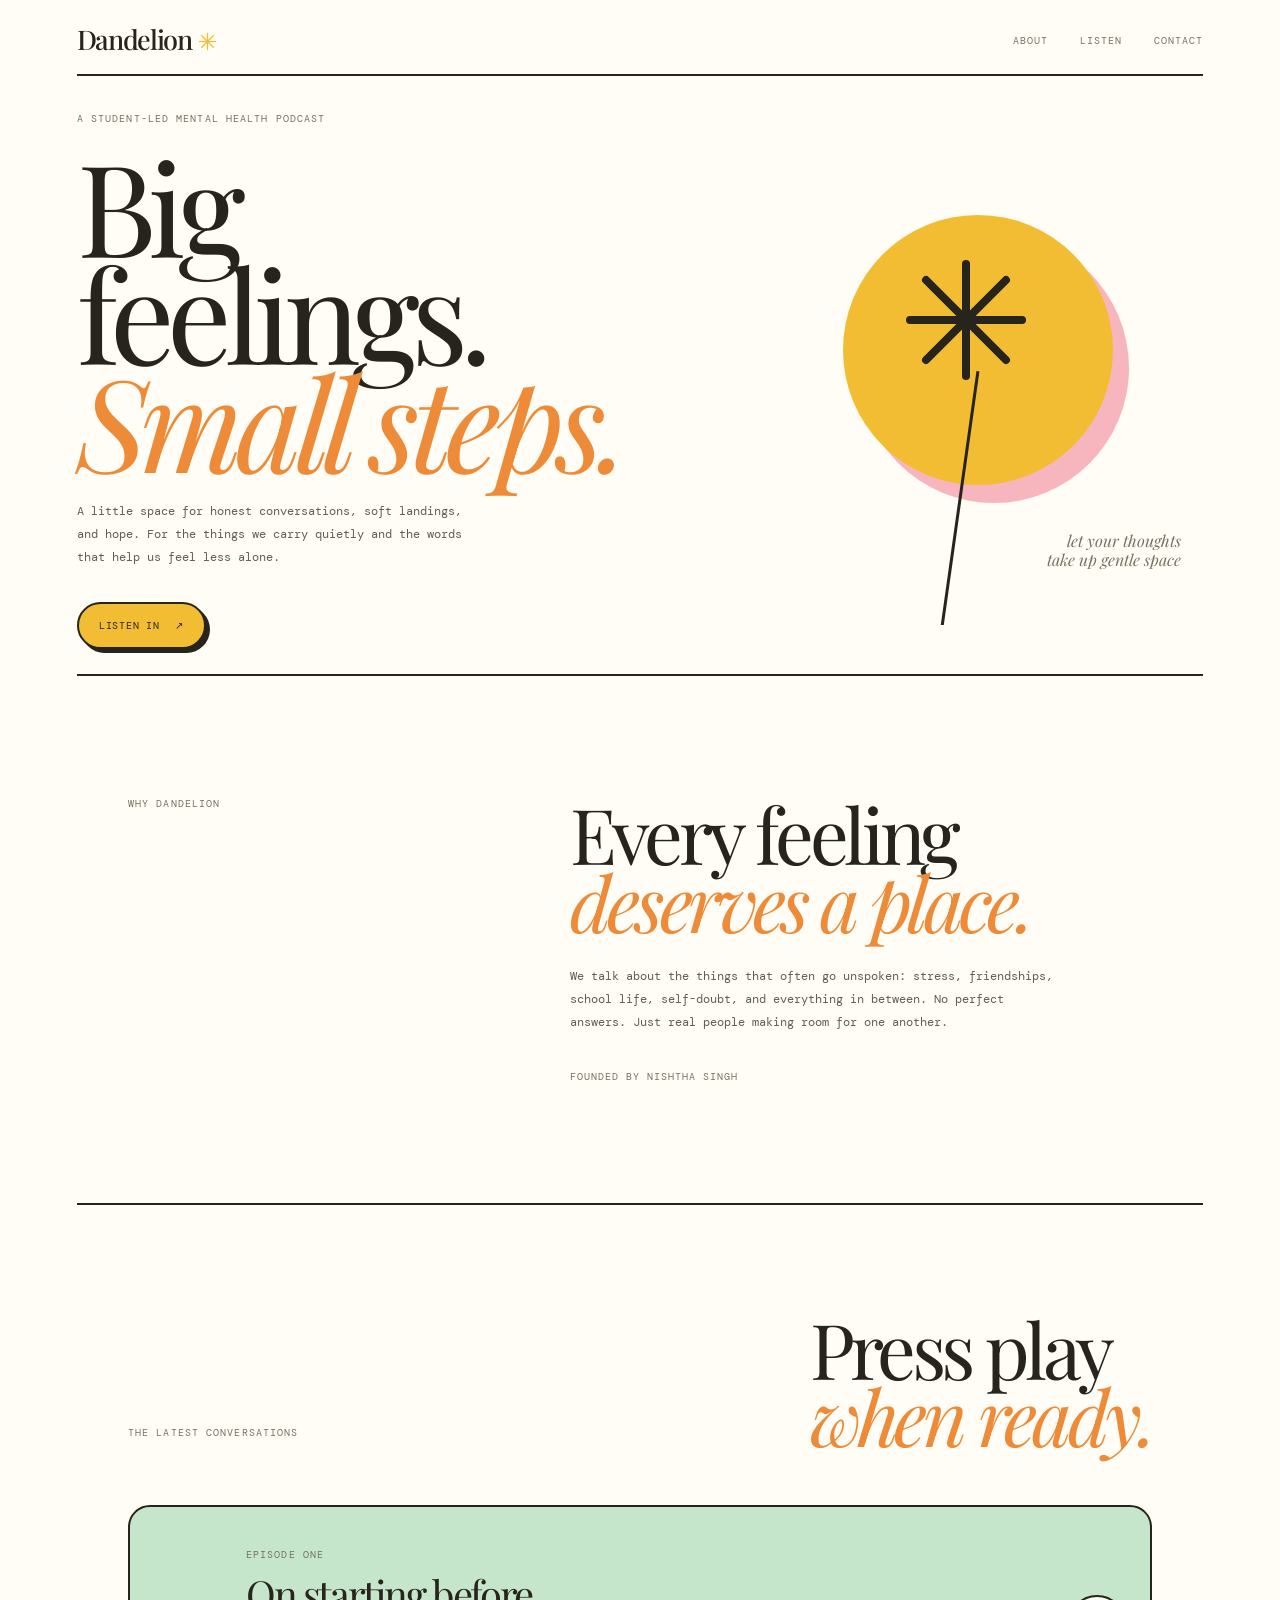
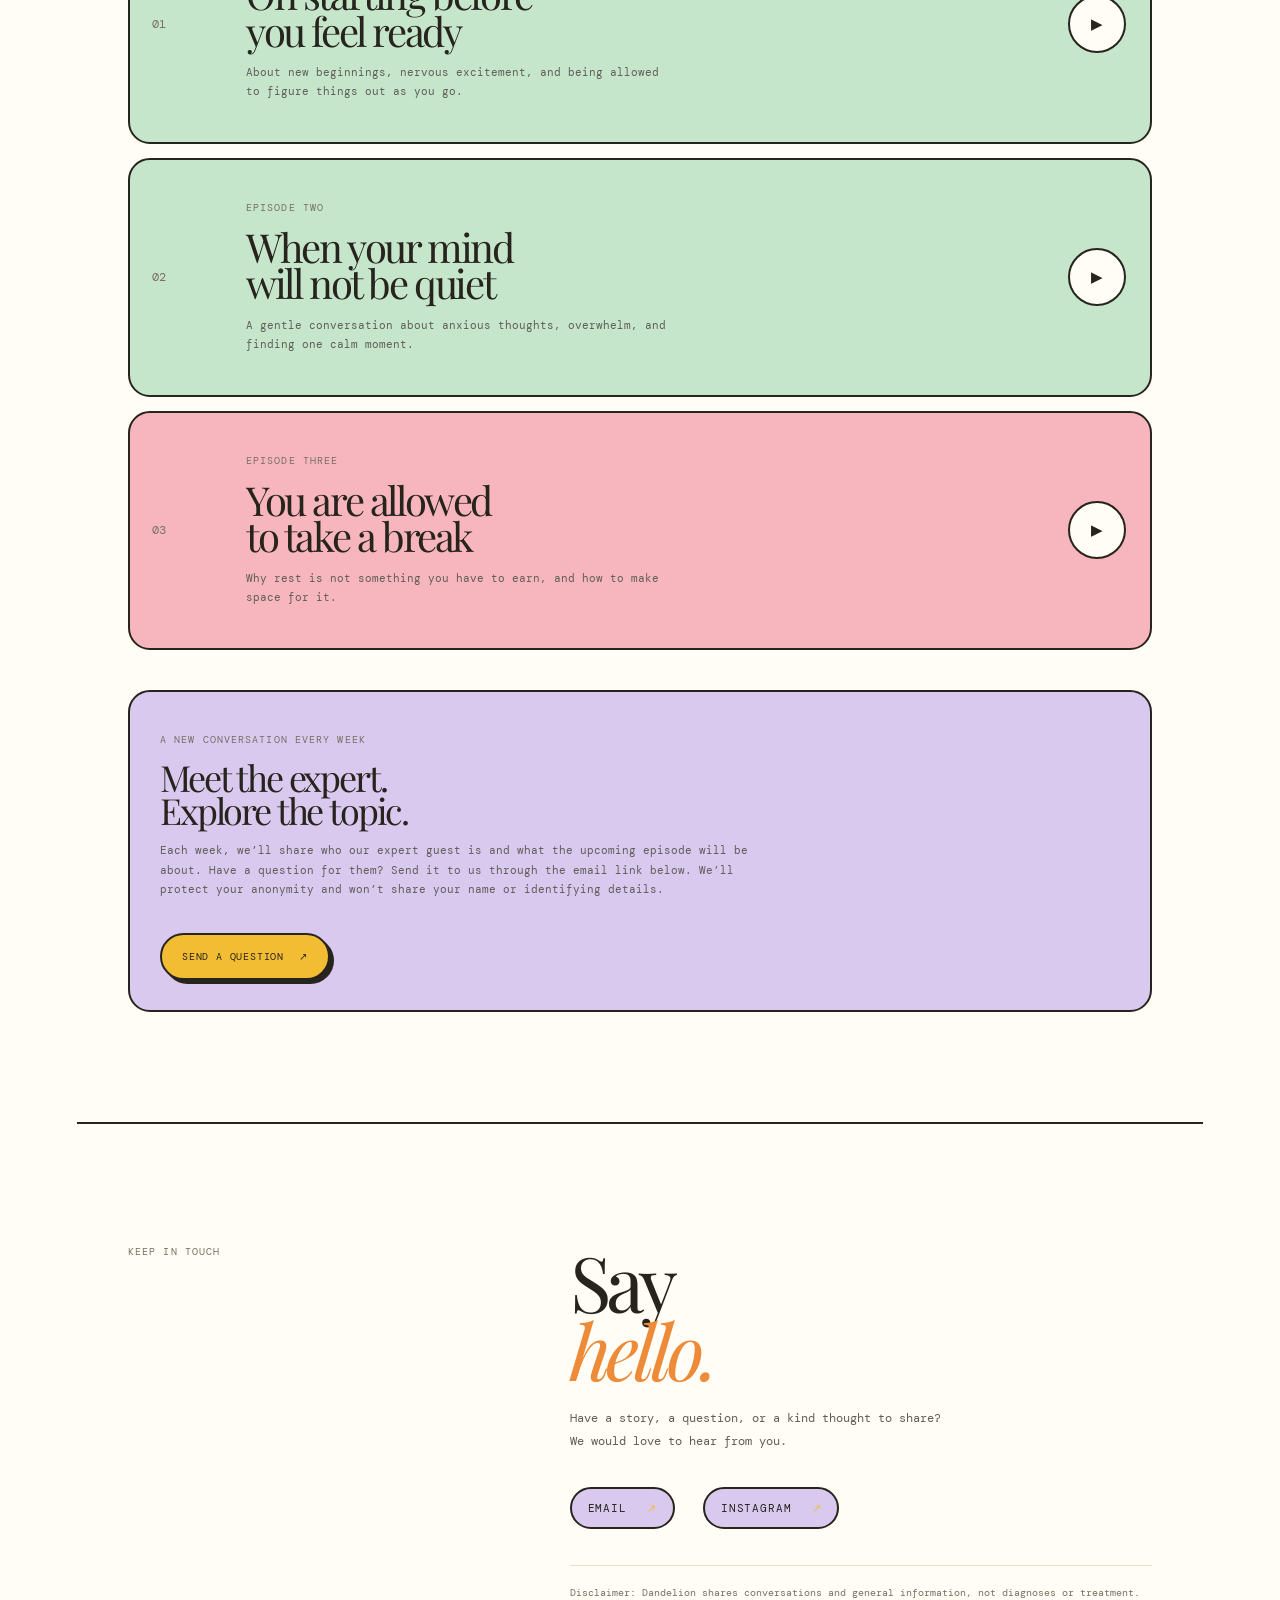
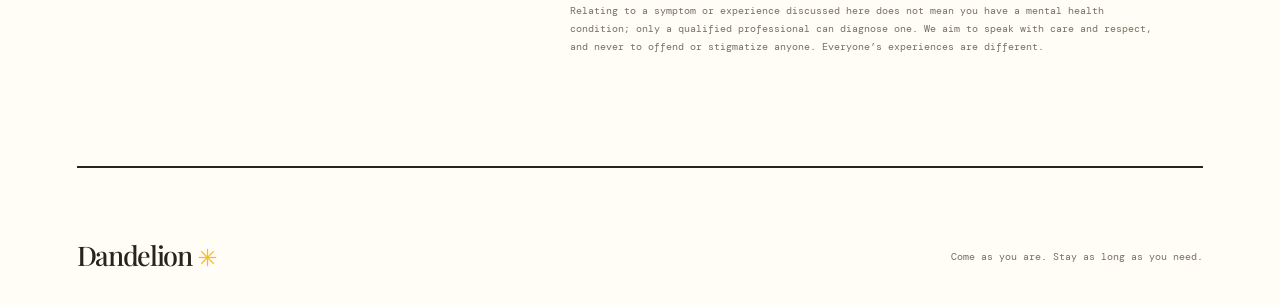
==== index.html @ 1d143a96 "Create initial index.html for Dandelion Podcast This HTML file sets up the structure for the Dandeli" ====
<!DOCTYPE html>
<html lang="en">
<head>
  <meta charset="UTF-8">
  <meta name="viewport" content="width=device-width, initial-scale=1.0">
  <title>Dandelion Podcast</title>
  <link rel="icon" type="image/svg+xml" href="./favicon.svg?v=2">
  <link rel="shortcut icon" type="image/svg+xml" href="./favicon.svg?v=2">
  <link rel="stylesheet" href="styles.css">
</head>
<body>
  <main class="container">
    <header class="site-header">
      <a class="logo" href="#top">Dandelion<img class="logo-flower" src="logo-flower.svg" alt=""></a>
      <nav aria-label="Main navigation"><a href="#about">About</a><a href="#listen">Listen</a><a href="#contact">Contact</a></nav>
    </header>

    <section class="hero" id="top">
      <div class="hero-copy">
        <p class="kicker">A student-led mental health podcast</p>
        <h1>Big feelings.<br><em>Small steps.</em></h1>
        <p class="intro">A little space for honest conversations, soft landings, and hope. For the things we carry quietly and the words that help us feel less alone.</p>
        <a class="button" href="#listen">Listen in <span>↗</span></a>
      </div>
      <div class="flower" aria-label="A dandelion illustration">
        <div class="sun"></div><img class="head" src="starburst.svg" alt=""><div class="stem"></div>
        <p>let your thoughts<br>take up gentle space</p>
      </div>
    </section>

    <section class="about" id="about">
      <p class="kicker">Why Dandelion</p>
      <div><h2>Every feeling<br><em>deserves a place.</em></h2>
        <p>We talk about the things that often go unspoken: stress, friendships, school life, self-doubt, and everything in between. No perfect answers. Just real people making room for one another.</p>
        <p class="founded">Founded by Nishtha Singh</p>
      </div>
    </section>

    <section class="listen" id="listen">
      <div class="section-title"><p class="kicker">The latest conversations</p><h2>Press play<br><em>when ready.</em></h2></div>
      <article class="episode"><span class="episode-number">01</span><div><p class="kicker">Episode one</p><h3><a href="https://open.spotify.com/" target="_blank" rel="noopener">On starting before<br>you feel ready</a></h3><p>About new beginnings, nervous excitement, and being allowed to figure things out as you go.</p></div><a class="play-button" href="https://open.spotify.com/" target="_blank" rel="noopener" aria-label="Listen to episode one">▶</a></article>
      <article class="episode"><span class="episode-number">02</span><div><p class="kicker">Episode two</p><h3><a href="https://open.spotify.com/" target="_blank" rel="noopener">When your mind<br>will not be quiet</a></h3><p>A gentle conversation about anxious thoughts, overwhelm, and finding one calm moment.</p></div><a class="play-button" href="https://open.spotify.com/" target="_blank" rel="noopener" aria-label="Listen to episode two">▶</a></article>
      <article class="episode"><span class="episode-number">03</span><div><p class="kicker">Episode three</p><h3><a href="https://open.spotify.com/" target="_blank" rel="noopener">You are allowed<br>to take a break</a></h3><p>Why rest is not something you have to earn, and how to make space for it.</p></div><a class="play-button" href="https://open.spotify.com/" target="_blank" rel="noopener" aria-label="Listen to episode three">▶</a></article>
      <aside class="listener-note" aria-labelledby="listener-note-title">
        <p class="kicker">A new conversation every week</p>
        <h3 id="listener-note-title">Meet the expert.<br>Explore the topic.</h3>
        <p>Each week, we’ll share who our expert guest is and what the upcoming episode will be about. Have a question for them? Send it to us through the email link below. We’ll protect your anonymity and won’t share your name or identifying details.</p>
        <a class="button" href="#contact">Send a question <span>↗</span></a>
      </aside>
    </section>

    <section class="contact" id="contact">
      <p class="kicker">Keep in touch</p>
      <div>
        <h2>Say<br><em>hello.</em></h2>
        <p class="contact-copy">Have a story, a question, or a kind thought to share? We would love to hear from you.</p>
        <div class="contact-links">
          <a href="mailto:your-email@example.com">Email <span>↗</span></a>
          <a href="https://instagram.com/your-handle" target="_blank" rel="noopener">Instagram <span>↗</span></a>
        </div>
        <aside class="disclaimer" aria-label="Mental health disclaimer">
          <p>Disclaimer: Dandelion shares conversations and general information, not diagnoses or treatment. Relating to a symptom or experience discussed here does not mean you have a mental health condition; only a qualified professional can diagnose one. We aim to speak with care and respect, and never to offend or stigmatize anyone. Everyone’s experiences are different.</p>
        </aside>
      </div>
    </section>

    <footer><a class="logo" href="#top">Dandelion<img class="logo-flower" src="logo-flower.svg" alt=""></a><p>Come as you are. Stay as long as you need.</p></footer>
  </main>
  <script src="script.js"></script>
</body>
</html>
---- styles.css ----
@import url("https://fonts.googleapis.com/css2?family=DM+Mono:wght@400;500&family=Playfair+Display:ital,wght@0,400;0,500;1,400&display=swap");

:root { --paper: #fffdf5; --ink: #27231d; --muted: #787064; --line: #eadfc9; --accent: #f2bd32; --pink: #f7b6bd; --mint: #c6e6cb; --lavender: #d9c9ef; }
* { box-sizing: border-box; }
html, body { overflow-x: hidden; }
html { scroll-behavior: smooth; }
body { margin: 0; background: var(--paper); color: var(--ink); font-family: "DM Mono", monospace; }
a { color: inherit; text-decoration: none; }
button { font: inherit; cursor: pointer; }
.container { width: min(100%, 1280px); margin: auto; padding: 26px 6vw 0; }
.site-header, footer { display: flex; align-items: center; justify-content: space-between; border-bottom: 2px solid var(--ink); padding-bottom: 20px; }
.logo { font: 500 27px/1 "Playfair Display", Georgia, serif; letter-spacing: -0.05em; }
.logo-flower { display: inline-block; width: 25px; height: 25px; margin-left: 3px; vertical-align: -4px; }
nav { display: flex; gap: 32px; color: var(--muted); font-size: 10px; text-transform: uppercase; letter-spacing: .1em; }
.hero { display: grid; grid-template-columns: 1fr 1fr; align-items: center; min-height: 600px; border-bottom: 2px solid var(--ink); }
.hero-copy { animation: rise .8s ease both; }
.kicker { color: var(--muted); font-size: 10px; text-transform: uppercase; letter-spacing: .11em; line-height: 1.5; }
h1, h2, h3 { font-family: "Playfair Display", Georgia, serif; font-weight: 400; letter-spacing: -.06em; }
h1 { margin: 26px 0; font-size: clamp(70px, 10vw, 138px); line-height: .84; }
h1 em, h2 em { color: #ed8b38; font-weight: 400; }
.intro { max-width: 390px; color: #5f5d57; font-size: 12px; line-height: 1.9; }
.button { display: inline-flex; gap: 15px; margin-top: 22px; padding: 15px 20px; border: 2px solid var(--ink); border-radius: 999px; background: var(--accent); font-size: 10px; text-transform: uppercase; letter-spacing: .08em; box-shadow: 4px 4px 0 var(--ink); }
.button:hover { background: var(--pink); color: var(--ink); transform: translate(2px, 2px); box-shadow: 2px 2px 0 var(--ink); }
.flower { position: relative; height: 500px; overflow: hidden; }
.sun { position: absolute; top: 90px; right: 16%; width: 270px; height: 270px; border-radius: 50%; background: var(--accent); box-shadow: 16px 18px 0 var(--pink); }
.head { position: absolute; top: 115px; right: 28%; z-index: 2; width: 160px; height: 160px; }
.stem { position: absolute; top: 245px; right: 43%; z-index: 1; width: 3px; height: 265px; background: var(--ink); transform: rotate(8deg); }
.flower p { position: absolute; right: 4%; bottom: 40px; color: var(--muted); font: italic 16px/1.2 "Playfair Display", serif; text-align: right; }
.about, .listen { display: grid; grid-template-columns: .7fr 1.3fr; gap: 10vw; padding: 110px 4vw; border-bottom: 2px solid var(--ink); }
h2 { margin: 14px 0 30px; font-size: clamp(48px, 6vw, 84px); line-height: .88; }
.about > div > p:not(.founded) { max-width: 490px; color: #5f5d57; font-size: 12px; line-height: 1.9; }
.founded { margin-top: 36px; color: var(--muted); font-size: 10px; text-transform: uppercase; letter-spacing: .1em; }
.listen { display: block; }
.section-title { display: flex; align-items: end; justify-content: space-between; margin-bottom: 55px; }
.section-title h2 { margin: 0; }
.episode { display: grid; grid-template-columns: 70px 1fr 60px; gap: 24px; align-items: center; margin-bottom: 14px; padding: 30px 22px; border: 2px solid var(--ink); border-radius: 22px; background: var(--mint); }
.episode:nth-of-type(3) { background: var(--pink); }
.episode:nth-of-type(4) { background: var(--lavender); }
.episode-number { color: var(--muted); font-size: 12px; }
h3 { margin: 14px 0; font-size: 40px; line-height: .92; }
h3 a:hover { color: var(--accent); }
.episode p:not(.kicker) { max-width: 430px; color: #5f5d57; font-size: 11px; line-height: 1.7; }
.listener-note { margin-top: 40px; padding: 30px; border: 2px solid var(--ink); border-radius: 22px; background: var(--lavender); }
.listener-note h3 { font-size: 36px; }
.listener-note > p:not(.kicker) { max-width: 620px; color: #5f5d57; font-size: 11px; line-height: 1.8; }
.play-button { display: grid; width: 58px; height: 58px; place-items: center; border: 2px solid var(--ink); border-radius: 50%; background: var(--paper); font-size: 15px; }
.play-button:hover { background: var(--ink); color: var(--paper); }
.contact { display: grid; grid-template-columns: .7fr 1.3fr; gap: 10vw; padding: 110px 4vw; border-bottom: 2px solid var(--ink); }
.contact h2 { margin-bottom: 24px; }
.contact-copy { max-width: 390px; color: #5f5d57; font-size: 12px; line-height: 1.9; }
.contact-links { display: flex; gap: 28px; margin-top: 34px; }
.contact-links a { padding: 12px 16px; border: 2px solid var(--ink); border-radius: 999px; background: var(--lavender); font-size: 11px; text-transform: uppercase; letter-spacing: .08em; }
.contact-links span { margin-left: 12px; color: var(--accent); }
.disclaimer { max-width: 620px; margin-top: 36px; padding-top: 18px; border-top: 1px solid var(--line); }
.disclaimer p { margin: 0; color: var(--muted); font-size: 10px; line-height: 1.8; }
footer { border-bottom: 0; padding: 72px 0 32px; }
footer p { color: var(--muted); font-size: 10px; }
@keyframes rise { from { opacity: 0; transform: translateY(18px); } to { opacity: 1; transform: translateY(0); } }
@media (max-width: 700px) { .container { padding: 20px; } nav { display: none; } .hero, .about, .contact { display: block; min-height: 0; } .hero { padding-top: 48px; } h1 { max-width: 100%; font-size: clamp(58px, 18vw, 82px); } .intro { max-width: 100%; font-size: 11px; } .flower { height: 330px; margin-top: 28px; } .sun { top: 24px; right: 8%; width: min(220px, 62vw); height: min(220px, 62vw); } .head { top: 48px; right: 18%; width: min(130px, 36vw); height: min(130px, 36vw); } .stem { top: 155px; right: 43%; height: 180px; } .flower p { right: 0; bottom: 24px; font-size: 14px; } .about, .listen, .contact { padding: 75px 0; } .about > div, .contact > div { margin-top: 45px; } .section-title { display: block; } .episode { grid-template-columns: 35px 1fr; } .play-button { grid-column: 2; } footer { display: block; } }
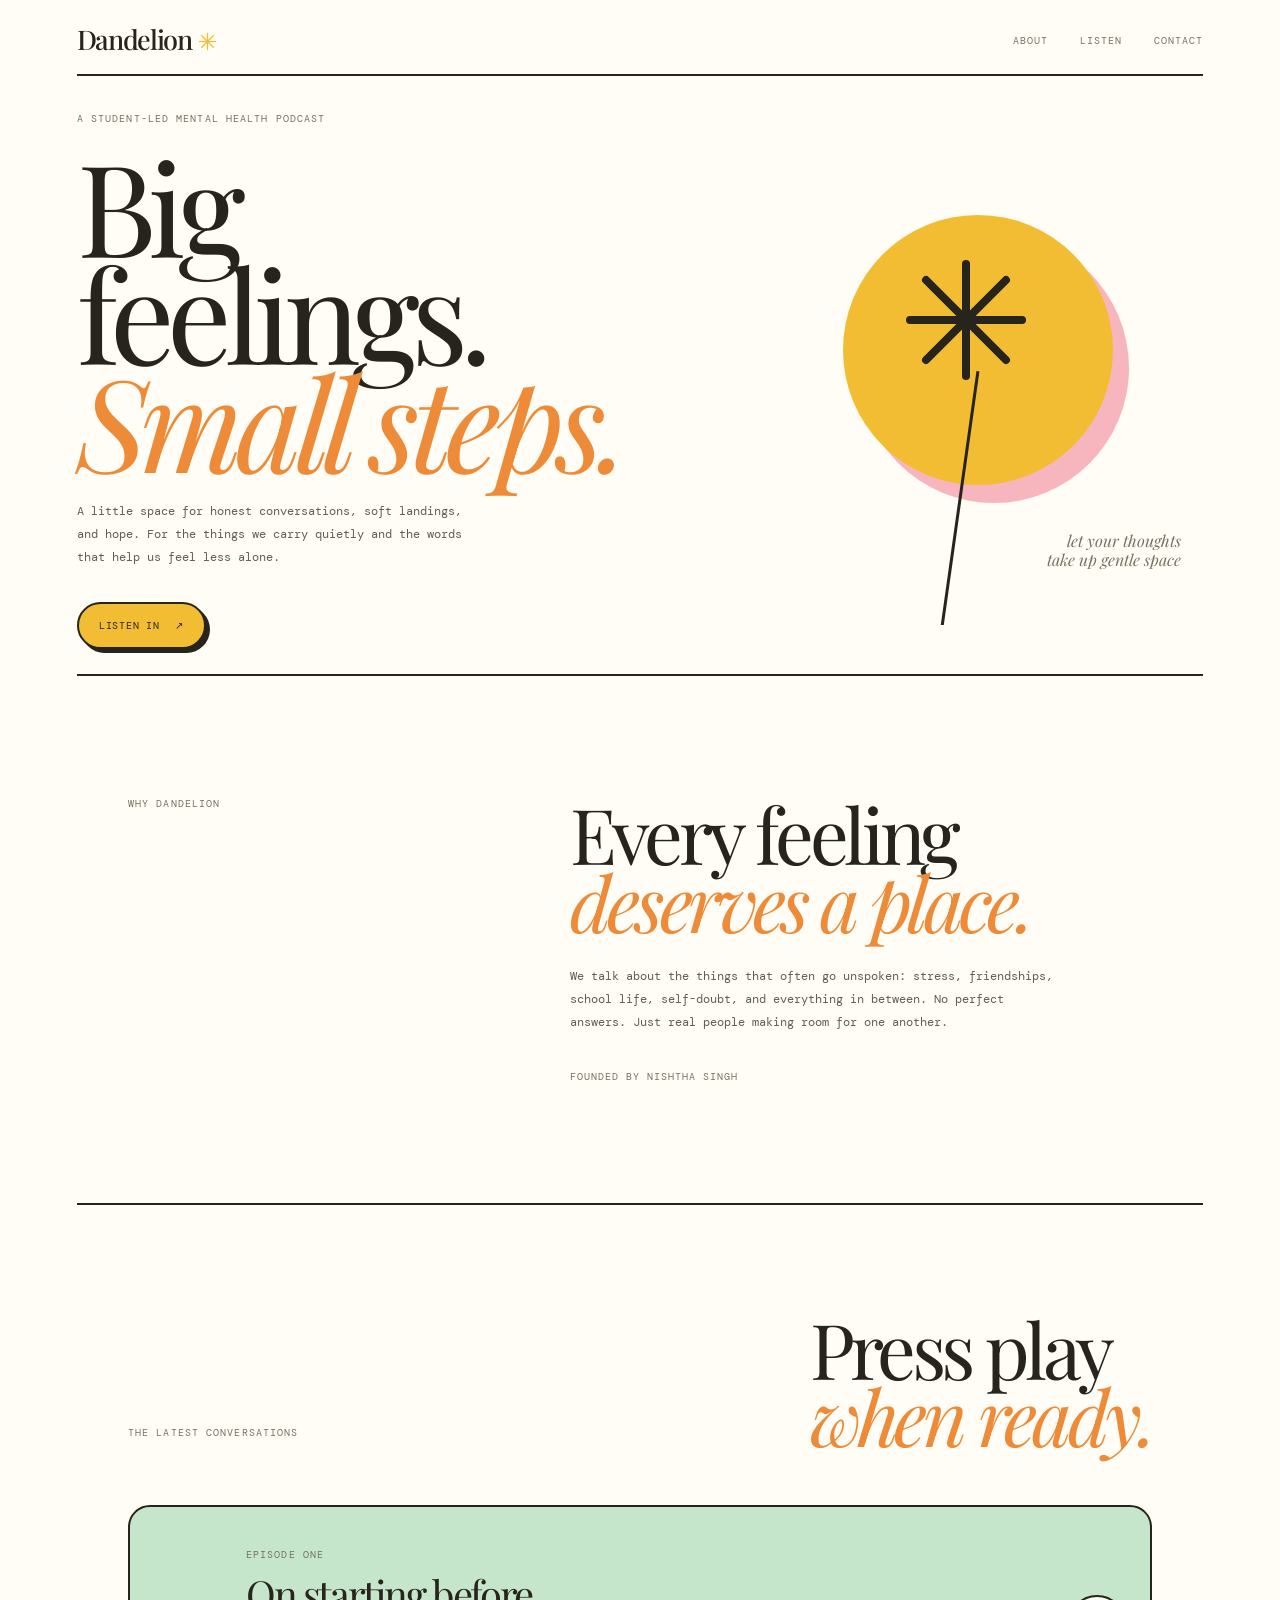
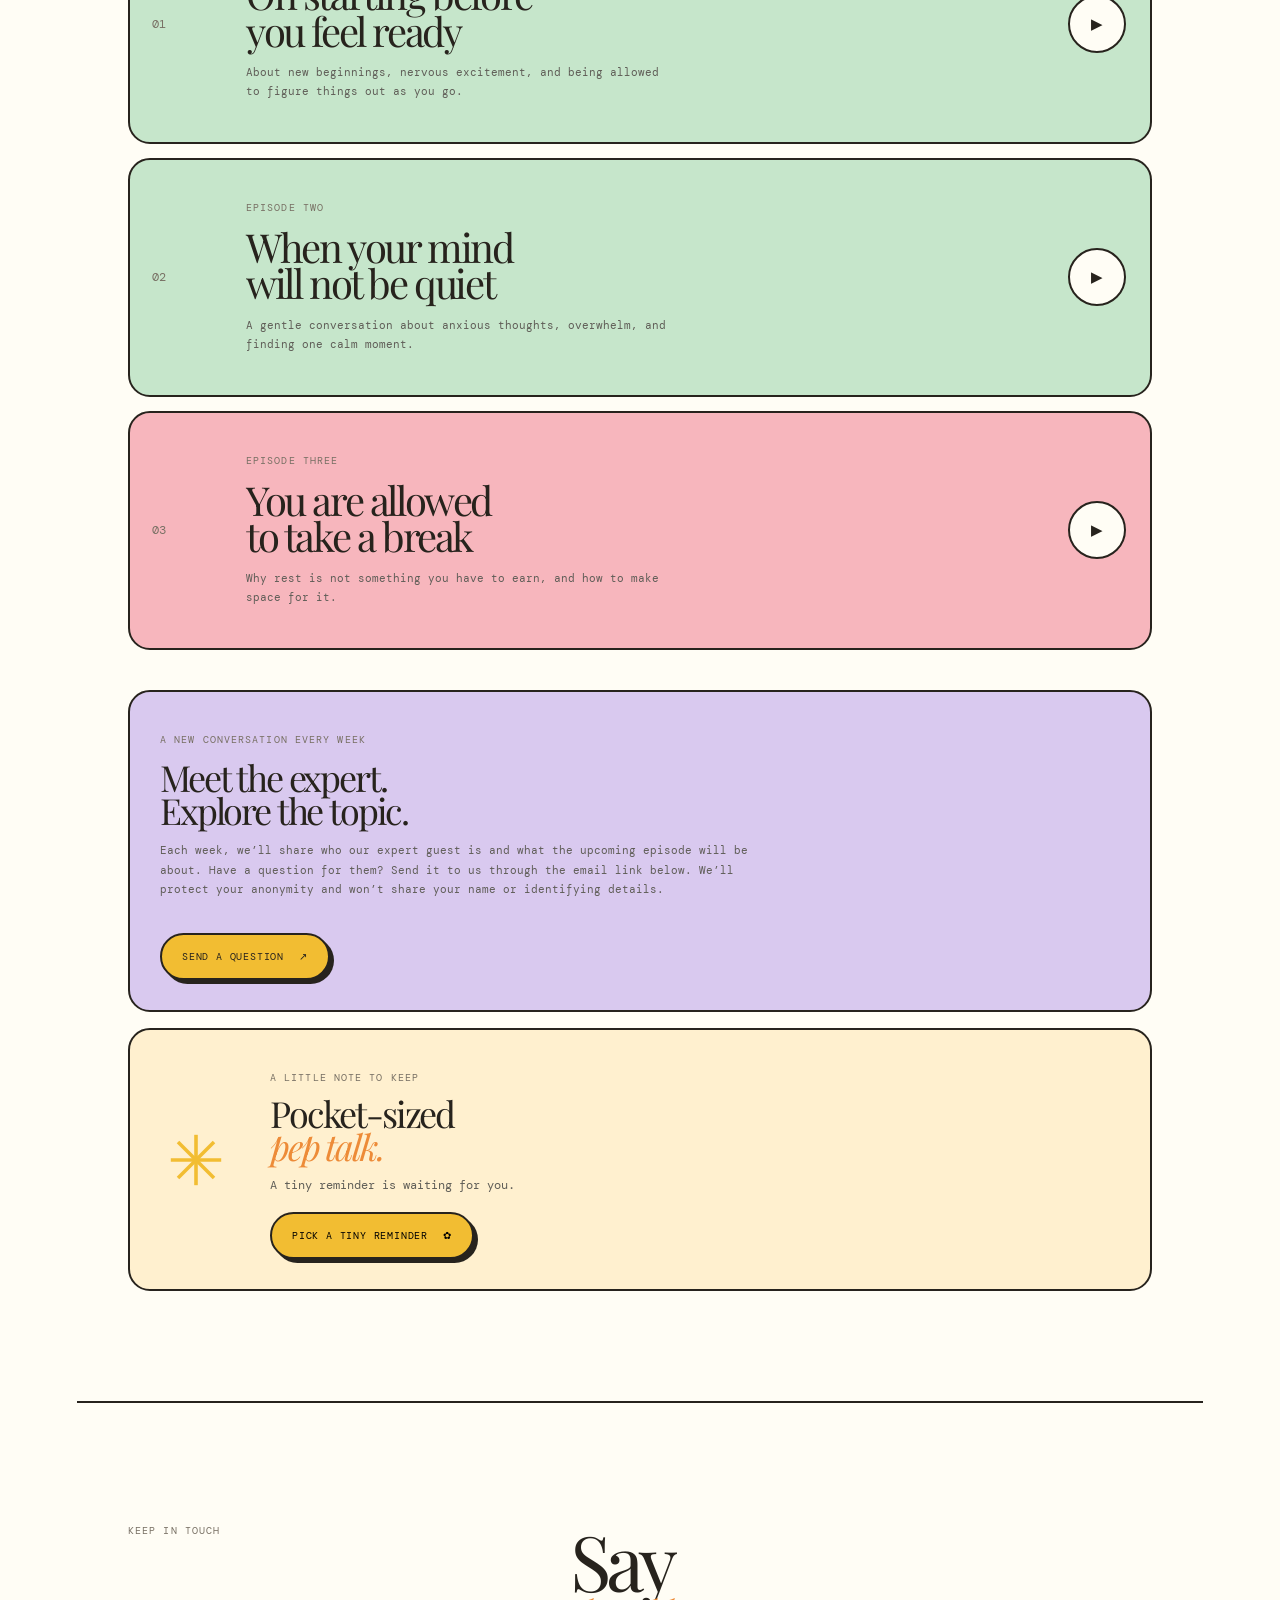
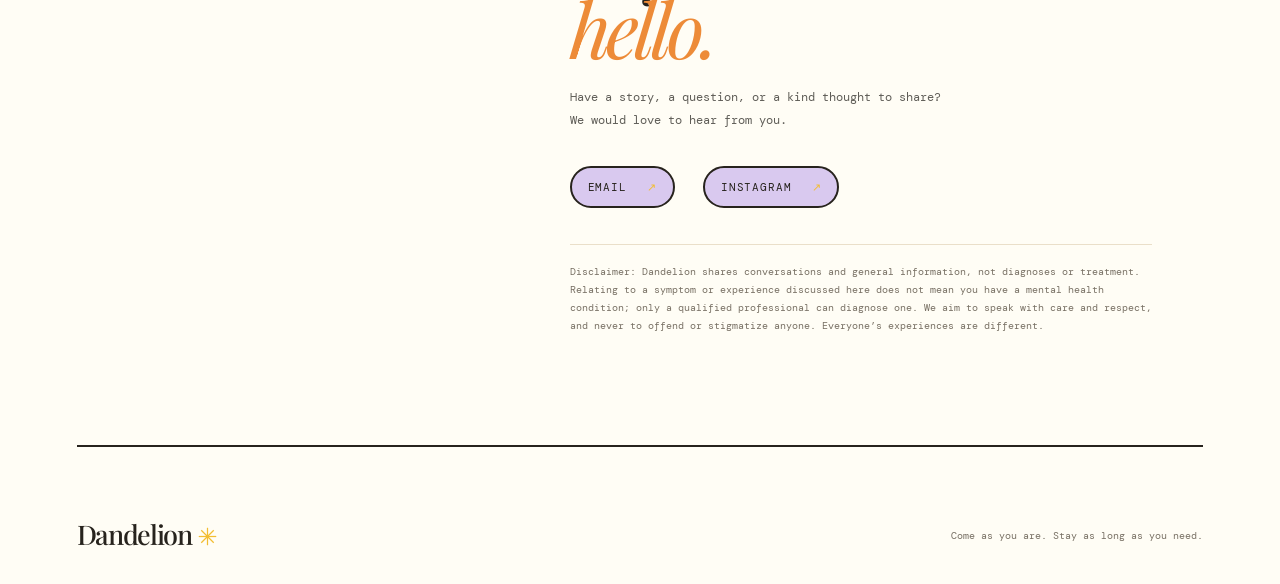
==== commit 1ad364fc: "Add files via upload" ====
--- a/index.html
+++ b/index.html
@@ -1,71 +1,80 @@
-<!DOCTYPE html>
-<html lang="en">
-<head>
-  <meta charset="UTF-8">
-  <meta name="viewport" content="width=device-width, initial-scale=1.0">
-  <title>Dandelion Podcast</title>
-  <link rel="icon" type="image/svg+xml" href="./favicon.svg?v=2">
-  <link rel="shortcut icon" type="image/svg+xml" href="./favicon.svg?v=2">
-  <link rel="stylesheet" href="styles.css">
-</head>
-<body>
-  <main class="container">
-    <header class="site-header">
-      <a class="logo" href="#top">Dandelion<img class="logo-flower" src="logo-flower.svg" alt=""></a>
-      <nav aria-label="Main navigation"><a href="#about">About</a><a href="#listen">Listen</a><a href="#contact">Contact</a></nav>
-    </header>
-
-    <section class="hero" id="top">
-      <div class="hero-copy">
-        <p class="kicker">A student-led mental health podcast</p>
-        <h1>Big feelings.<br><em>Small steps.</em></h1>
-        <p class="intro">A little space for honest conversations, soft landings, and hope. For the things we carry quietly and the words that help us feel less alone.</p>
-        <a class="button" href="#listen">Listen in <span>↗</span></a>
-      </div>
-      <div class="flower" aria-label="A dandelion illustration">
-        <div class="sun"></div><img class="head" src="starburst.svg" alt=""><div class="stem"></div>
-        <p>let your thoughts<br>take up gentle space</p>
-      </div>
-    </section>
-
-    <section class="about" id="about">
-      <p class="kicker">Why Dandelion</p>
-      <div><h2>Every feeling<br><em>deserves a place.</em></h2>
-        <p>We talk about the things that often go unspoken: stress, friendships, school life, self-doubt, and everything in between. No perfect answers. Just real people making room for one another.</p>
-        <p class="founded">Founded by Nishtha Singh</p>
-      </div>
-    </section>
-
-    <section class="listen" id="listen">
-      <div class="section-title"><p class="kicker">The latest conversations</p><h2>Press play<br><em>when ready.</em></h2></div>
-      <article class="episode"><span class="episode-number">01</span><div><p class="kicker">Episode one</p><h3><a href="https://open.spotify.com/" target="_blank" rel="noopener">On starting before<br>you feel ready</a></h3><p>About new beginnings, nervous excitement, and being allowed to figure things out as you go.</p></div><a class="play-button" href="https://open.spotify.com/" target="_blank" rel="noopener" aria-label="Listen to episode one">▶</a></article>
-      <article class="episode"><span class="episode-number">02</span><div><p class="kicker">Episode two</p><h3><a href="https://open.spotify.com/" target="_blank" rel="noopener">When your mind<br>will not be quiet</a></h3><p>A gentle conversation about anxious thoughts, overwhelm, and finding one calm moment.</p></div><a class="play-button" href="https://open.spotify.com/" target="_blank" rel="noopener" aria-label="Listen to episode two">▶</a></article>
-      <article class="episode"><span class="episode-number">03</span><div><p class="kicker">Episode three</p><h3><a href="https://open.spotify.com/" target="_blank" rel="noopener">You are allowed<br>to take a break</a></h3><p>Why rest is not something you have to earn, and how to make space for it.</p></div><a class="play-button" href="https://open.spotify.com/" target="_blank" rel="noopener" aria-label="Listen to episode three">▶</a></article>
-      <aside class="listener-note" aria-labelledby="listener-note-title">
-        <p class="kicker">A new conversation every week</p>
-        <h3 id="listener-note-title">Meet the expert.<br>Explore the topic.</h3>
-        <p>Each week, we’ll share who our expert guest is and what the upcoming episode will be about. Have a question for them? Send it to us through the email link below. We’ll protect your anonymity and won’t share your name or identifying details.</p>
-        <a class="button" href="#contact">Send a question <span>↗</span></a>
-      </aside>
-    </section>
-
-    <section class="contact" id="contact">
-      <p class="kicker">Keep in touch</p>
-      <div>
-        <h2>Say<br><em>hello.</em></h2>
-        <p class="contact-copy">Have a story, a question, or a kind thought to share? We would love to hear from you.</p>
-        <div class="contact-links">
-          <a href="mailto:your-email@example.com">Email <span>↗</span></a>
-          <a href="https://instagram.com/your-handle" target="_blank" rel="noopener">Instagram <span>↗</span></a>
-        </div>
-        <aside class="disclaimer" aria-label="Mental health disclaimer">
-          <p>Disclaimer: Dandelion shares conversations and general information, not diagnoses or treatment. Relating to a symptom or experience discussed here does not mean you have a mental health condition; only a qualified professional can diagnose one. We aim to speak with care and respect, and never to offend or stigmatize anyone. Everyone’s experiences are different.</p>
-        </aside>
-      </div>
-    </section>
-
-    <footer><a class="logo" href="#top">Dandelion<img class="logo-flower" src="logo-flower.svg" alt=""></a><p>Come as you are. Stay as long as you need.</p></footer>
-  </main>
-  <script src="script.js"></script>
-</body>
-</html>
+<!DOCTYPE html>
+<html lang="en">
+<head>
+  <meta charset="UTF-8">
+  <meta name="viewport" content="width=device-width, initial-scale=1.0">
+  <title>Dandelion Podcast</title>
+  <link rel="icon" type="image/svg+xml" href="./favicon.svg?v=2">
+  <link rel="shortcut icon" type="image/svg+xml" href="./favicon.svg?v=2">
+  <link rel="stylesheet" href="styles.css">
+</head>
+<body>
+  <main class="container">
+    <header class="site-header">
+      <a class="logo" href="#top">Dandelion<img class="logo-flower" src="logo-flower.svg" alt=""></a>
+      <nav aria-label="Main navigation"><a href="#about">About</a><a href="#listen">Listen</a><a href="#contact">Contact</a></nav>
+    </header>
+
+    <section class="hero" id="top">
+      <div class="hero-copy">
+        <p class="kicker">A student-led mental health podcast</p>
+        <h1>Big feelings.<br><em>Small steps.</em></h1>
+        <p class="intro">A little space for honest conversations, soft landings, and hope. For the things we carry quietly and the words that help us feel less alone.</p>
+        <a class="button" href="#listen">Listen in <span>↗</span></a>
+      </div>
+      <div class="flower" aria-label="A dandelion illustration">
+        <div class="sun"></div><img class="head" src="starburst.svg" alt=""><div class="stem"></div>
+        <p>let your thoughts<br>take up gentle space</p>
+      </div>
+    </section>
+
+    <section class="about" id="about">
+      <p class="kicker">Why Dandelion</p>
+      <div><h2>Every feeling<br><em>deserves a place.</em></h2>
+        <p>We talk about the things that often go unspoken: stress, friendships, school life, self-doubt, and everything in between. No perfect answers. Just real people making room for one another.</p>
+        <p class="founded">Founded by Nishtha Singh</p>
+      </div>
+    </section>
+
+    <section class="listen" id="listen">
+      <div class="section-title"><p class="kicker">The latest conversations</p><h2>Press play<br><em>when ready.</em></h2></div>
+      <article class="episode"><span class="episode-number">01</span><div><p class="kicker">Episode one</p><h3><a href="https://open.spotify.com/" target="_blank" rel="noopener">On starting before<br>you feel ready</a></h3><p>About new beginnings, nervous excitement, and being allowed to figure things out as you go.</p></div><a class="play-button" href="https://open.spotify.com/" target="_blank" rel="noopener" aria-label="Listen to episode one">▶</a></article>
+      <article class="episode"><span class="episode-number">02</span><div><p class="kicker">Episode two</p><h3><a href="https://open.spotify.com/" target="_blank" rel="noopener">When your mind<br>will not be quiet</a></h3><p>A gentle conversation about anxious thoughts, overwhelm, and finding one calm moment.</p></div><a class="play-button" href="https://open.spotify.com/" target="_blank" rel="noopener" aria-label="Listen to episode two">▶</a></article>
+      <article class="episode"><span class="episode-number">03</span><div><p class="kicker">Episode three</p><h3><a href="https://open.spotify.com/" target="_blank" rel="noopener">You are allowed<br>to take a break</a></h3><p>Why rest is not something you have to earn, and how to make space for it.</p></div><a class="play-button" href="https://open.spotify.com/" target="_blank" rel="noopener" aria-label="Listen to episode three">▶</a></article>
+      <aside class="listener-note" aria-labelledby="listener-note-title">
+        <p class="kicker">A new conversation every week</p>
+        <h3 id="listener-note-title">Meet the expert.<br>Explore the topic.</h3>
+        <p>Each week, we’ll share who our expert guest is and what the upcoming episode will be about. Have a question for them? Send it to us through the email link below. We’ll protect your anonymity and won’t share your name or identifying details.</p>
+        <a class="button" href="#contact">Send a question <span>↗</span></a>
+      </aside>
+      <aside class="pocket-note" aria-labelledby="pocket-note-title">
+        <img src="logo-flower.svg" alt="" class="pocket-flower">
+        <div>
+          <p class="kicker">A little note to keep</p>
+          <h3 id="pocket-note-title">Pocket-sized<br><em>pep talk.</em></h3>
+          <p class="reminder-message" id="reminder-message" aria-live="polite">A tiny reminder is waiting for you.</p>
+          <button class="button reminder-button" id="reminder-button" type="button">Pick a tiny reminder <span>✿</span></button>
+        </div>
+      </aside>
+    </section>
+
+    <section class="contact" id="contact">
+      <p class="kicker">Keep in touch</p>
+      <div>
+        <h2>Say<br><em>hello.</em></h2>
+        <p class="contact-copy">Have a story, a question, or a kind thought to share? We would love to hear from you.</p>
+        <div class="contact-links">
+          <a href="mailto:your-email@example.com">Email <span>↗</span></a>
+          <a href="https://instagram.com/your-handle" target="_blank" rel="noopener">Instagram <span>↗</span></a>
+        </div>
+        <aside class="disclaimer" aria-label="Mental health disclaimer">
+          <p>Disclaimer: Dandelion shares conversations and general information, not diagnoses or treatment. Relating to a symptom or experience discussed here does not mean you have a mental health condition; only a qualified professional can diagnose one. We aim to speak with care and respect, and never to offend or stigmatize anyone. Everyone’s experiences are different.</p>
+        </aside>
+      </div>
+    </section>
+
+    <footer><a class="logo" href="#top">Dandelion<img class="logo-flower" src="logo-flower.svg" alt=""></a><p>Come as you are. Stay as long as you need.</p></footer>
+  </main>
+  <script src="script.js"></script>
+</body>
+</html>
--- a/styles.css
+++ b/styles.css
@@ -43,6 +43,12 @@
 .listener-note { margin-top: 40px; padding: 30px; border: 2px solid var(--ink); border-radius: 22px; background: var(--lavender); }
 .listener-note h3 { font-size: 36px; }
 .listener-note > p:not(.kicker) { max-width: 620px; color: #5f5d57; font-size: 11px; line-height: 1.8; }
+.pocket-note { display: grid; grid-template-columns: 90px 1fr; gap: 20px; align-items: center; margin-top: 16px; padding: 30px; border: 2px solid var(--ink); border-radius: 22px; background: #fff0cf; }
+.pocket-flower { width: 72px; height: 72px; animation: bob 3s ease-in-out infinite; }
+.pocket-note h3 { margin: 12px 0; font-size: 36px; }
+.pocket-note h3 em { color: #ed8b38; }
+.reminder-message { min-height: 20px; margin: 0; color: #5f5d57; font-size: 12px; line-height: 1.7; }
+.reminder-button { margin-top: 16px; }
 .play-button { display: grid; width: 58px; height: 58px; place-items: center; border: 2px solid var(--ink); border-radius: 50%; background: var(--paper); font-size: 15px; }
 .play-button:hover { background: var(--ink); color: var(--paper); }
 .contact { display: grid; grid-template-columns: .7fr 1.3fr; gap: 10vw; padding: 110px 4vw; border-bottom: 2px solid var(--ink); }
@@ -56,4 +62,6 @@
 footer { border-bottom: 0; padding: 72px 0 32px; }
 footer p { color: var(--muted); font-size: 10px; }
 @keyframes rise { from { opacity: 0; transform: translateY(18px); } to { opacity: 1; transform: translateY(0); } }
-@media (max-width: 700px) { .container { padding: 20px; } nav { display: none; } .hero, .about, .contact { display: block; min-height: 0; } .hero { padding-top: 48px; } h1 { max-width: 100%; font-size: clamp(58px, 18vw, 82px); } .intro { max-width: 100%; font-size: 11px; } .flower { height: 330px; margin-top: 28px; } .sun { top: 24px; right: 8%; width: min(220px, 62vw); height: min(220px, 62vw); } .head { top: 48px; right: 18%; width: min(130px, 36vw); height: min(130px, 36vw); } .stem { top: 155px; right: 43%; height: 180px; } .flower p { right: 0; bottom: 24px; font-size: 14px; } .about, .listen, .contact { padding: 75px 0; } .about > div, .contact > div { margin-top: 45px; } .section-title { display: block; } .episode { grid-template-columns: 35px 1fr; } .play-button { grid-column: 2; } footer { display: block; } }
+@keyframes bob { 50% { transform: translateY(-7px) rotate(8deg); } }
+@media (prefers-reduced-motion: reduce) { *, *::before, *::after { scroll-behavior: auto !important; animation-duration: .01ms !important; animation-iteration-count: 1 !important; } }
+@media (max-width: 700px) { .container { padding: 20px; } nav { display: none; } .hero, .about, .contact { display: block; min-height: 0; } .hero { padding-top: 48px; } h1 { max-width: 100%; font-size: clamp(58px, 18vw, 82px); } .intro { max-width: 100%; font-size: 11px; } .flower { height: 330px; margin-top: 28px; } .sun { top: 24px; right: 8%; width: min(220px, 62vw); height: min(220px, 62vw); } .head { top: 48px; right: 18%; width: min(130px, 36vw); height: min(130px, 36vw); } .stem { top: 155px; right: 43%; height: 180px; } .flower p { right: 0; bottom: 24px; font-size: 14px; } .about, .listen, .contact { padding: 75px 0; } .about > div, .contact > div { margin-top: 45px; } .section-title { display: block; } .episode { grid-template-columns: 35px 1fr; } .play-button { grid-column: 2; } .pocket-note { grid-template-columns: 52px 1fr; gap: 14px; padding: 22px 18px; } .pocket-flower { width: 48px; height: 48px; align-self: start; } footer { display: block; } }
